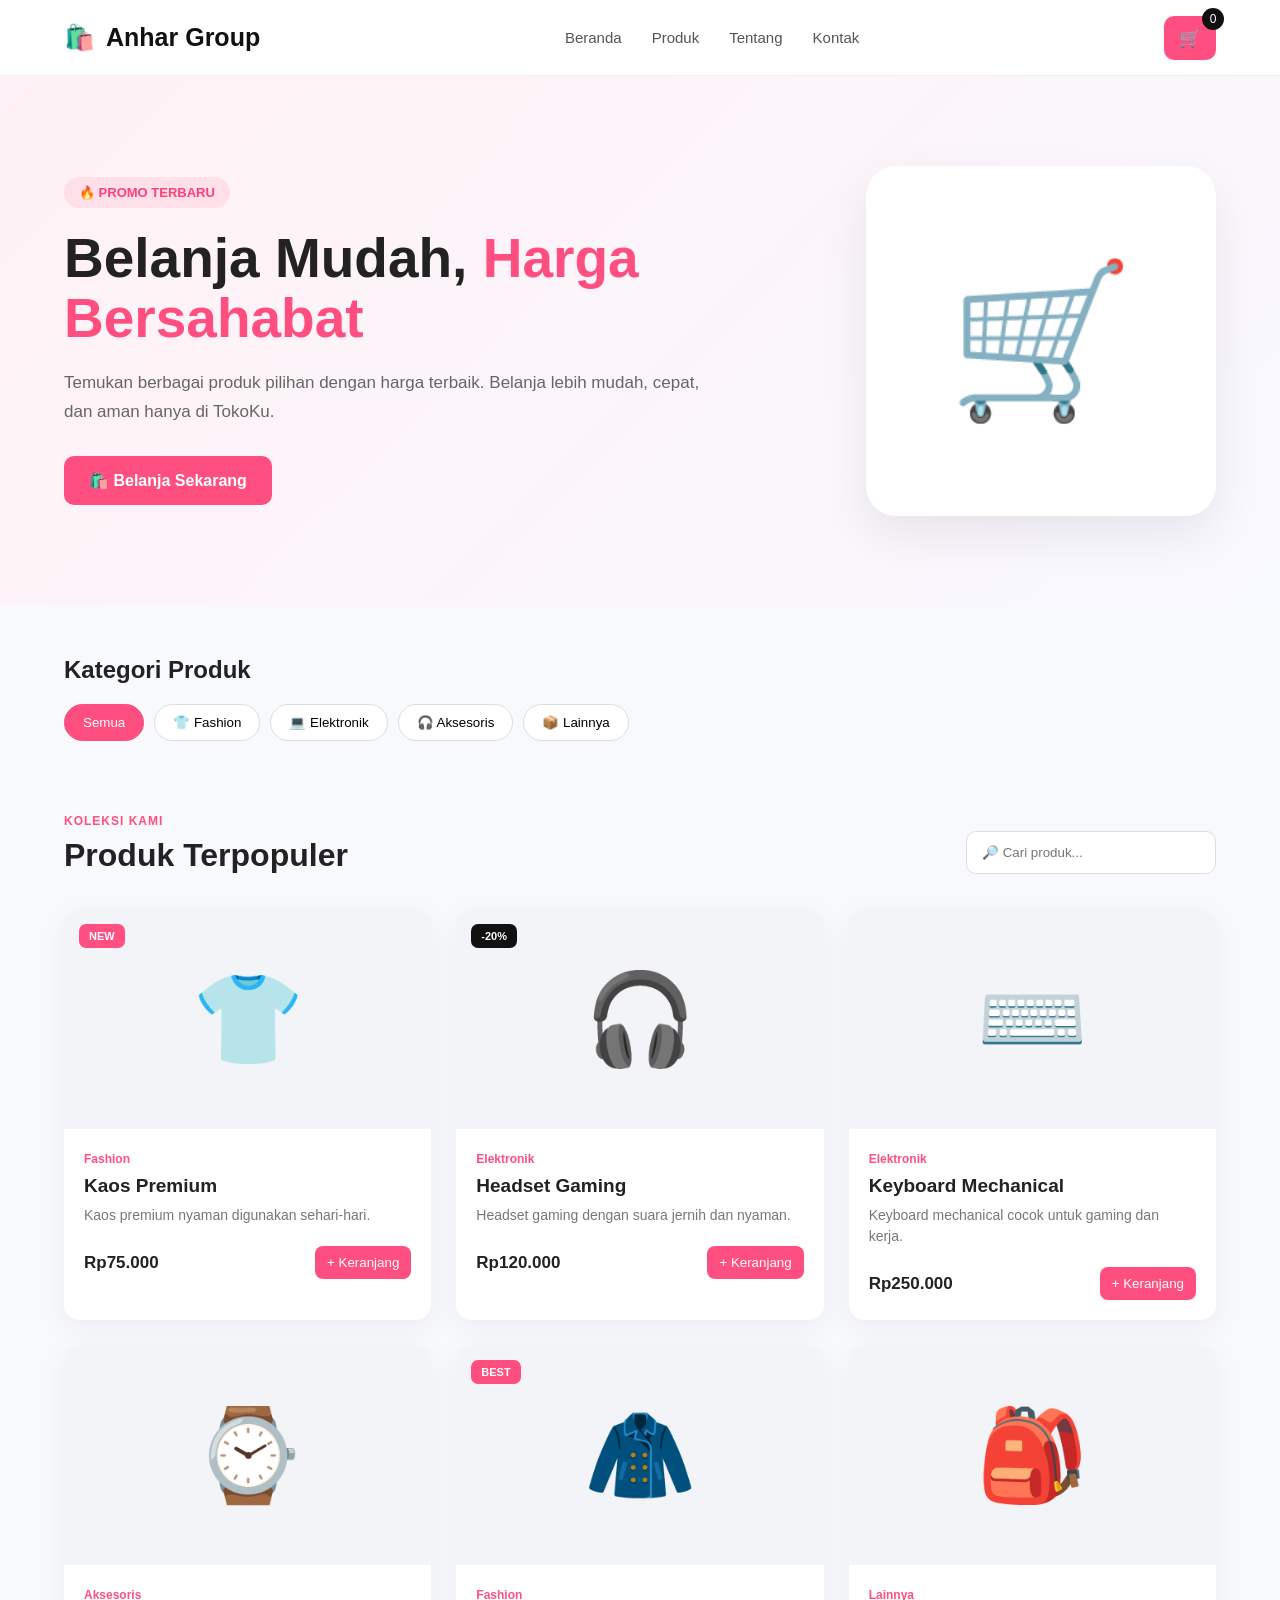
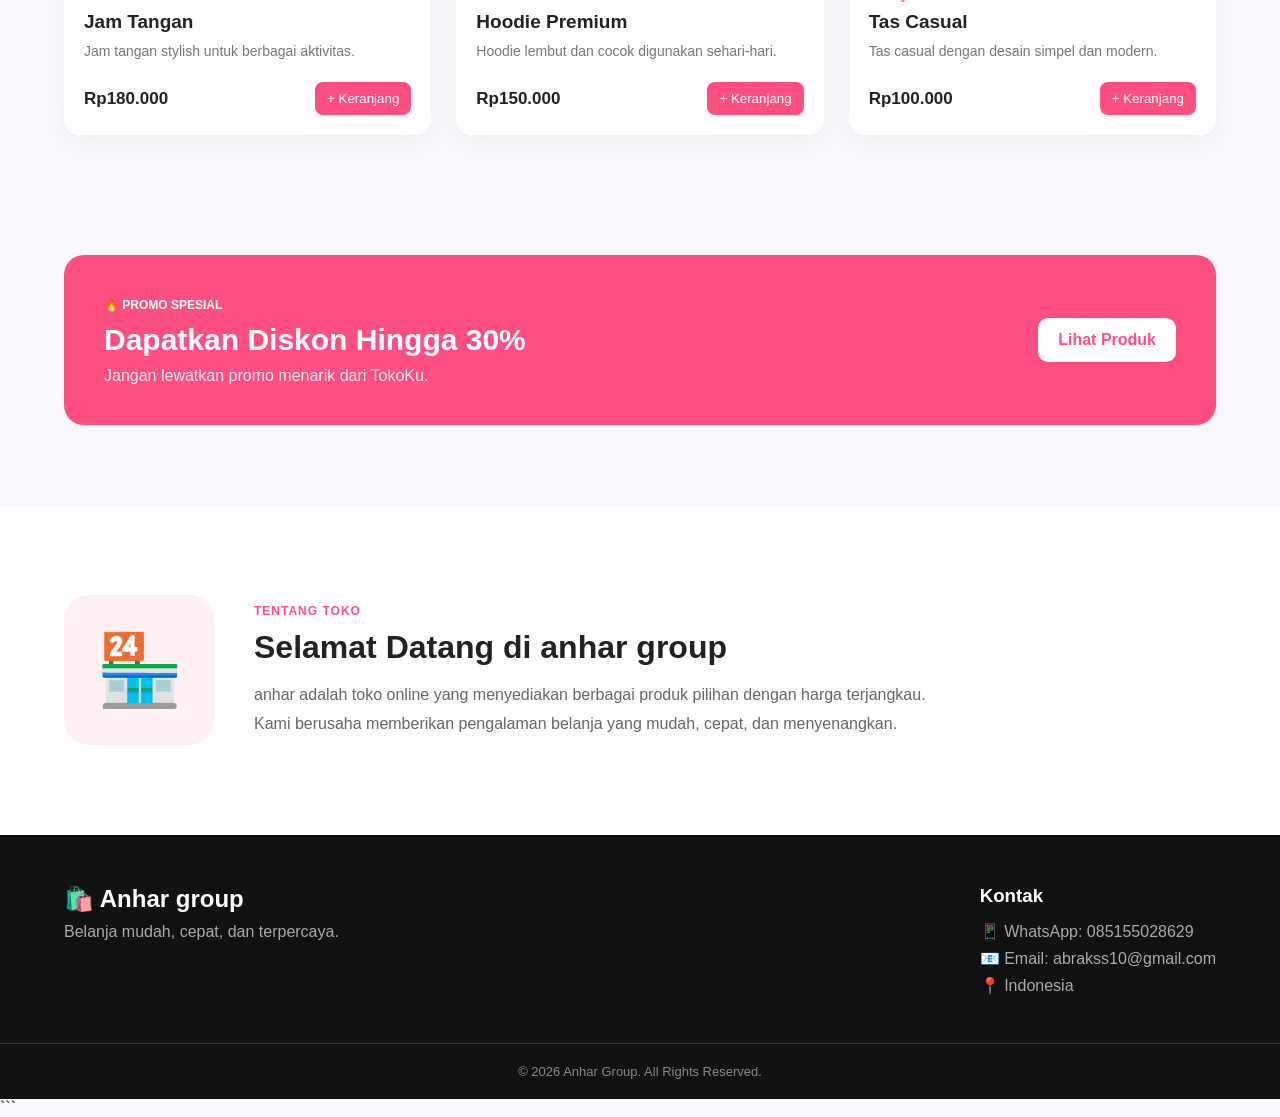
==== index.html @ c1207309 "Add files via upload" ====
<!DOCTYPE html>
<html lang="id">
<head>
    <meta charset="UTF-8">
    <meta name="viewport" content="width=device-width, initial-scale=1.0">

    <title>Anhar Group - Toko Online</title>

    <link rel="stylesheet" href="style.css">
</head>

<body>

    <!-- ================= HEADER ================= -->
    <header class="header">
        <div class="container navbar">

            <a href="#" class="logo">
                <span>🛍️</span> Anhar Group
            </a>

            <nav class="nav-menu">
                <a href="#beranda">Beranda</a>
                <a href="#produk">Produk</a>
                <a href="#tentang">Tentang</a>
                <a href="#kontak">Kontak</a>
            </nav>

            <button class="cart-button" onclick="bukaKeranjang()">
                🛒
                <span id="jumlahKeranjang">0</span>
            </button>

        </div>
    </header>


    <!-- ================= HERO ================= -->
    <section class="hero" id="beranda">

        <div class="container hero-content">

            <div class="hero-text">

                <span class="badge">🔥 PROMO TERBARU</span>

                <h1>
                    Belanja Mudah,
                    <span>Harga Bersahabat</span>
                </h1>

                <p>
                    Temukan berbagai produk pilihan dengan harga terbaik.
                    Belanja lebih mudah, cepat, dan aman hanya di TokoKu.
                </p>

                <a href="#produk" class="btn-primary">
                    🛍️ Belanja Sekarang
                </a>

            </div>

            <div class="hero-image">
                🛒
            </div>

        </div>

    </section>


    <!-- ================= KATEGORI ================= -->
    <section class="kategori">

        <div class="container">

            <h2>Kategori Produk</h2>

            <div class="kategori-list">

                <button onclick="filterProduk('semua')" class="kategori-btn active">
                    Semua
                </button>

                <button onclick="filterProduk('fashion')" class="kategori-btn">
                    👕 Fashion
                </button>

                <button onclick="filterProduk('elektronik')" class="kategori-btn">
                    💻 Elektronik
                </button>

                <button onclick="filterProduk('aksesoris')" class="kategori-btn">
                    🎧 Aksesoris
                </button>

                <button onclick="filterProduk('lainnya')" class="kategori-btn">
                    📦 Lainnya
                </button>

            </div>

        </div>

    </section>


    <!-- ================= PRODUK ================= -->
    <section class="produk-section" id="produk">

        <div class="container">

            <div class="section-header">

                <div>
                    <span class="small-title">KOLEKSI KAMI</span>
                    <h2>Produk Terpopuler</h2>
                </div>

                <div class="search-box">
                    <input
                        type="text"
                        id="searchInput"
                        placeholder="🔎 Cari produk..."
                        onkeyup="cariProduk()"
                    >
                </div>

            </div>


            <div class="produk-grid" id="produkContainer">

                <!-- Produk 1 -->
                <div class="produk-card"
                     data-kategori="fashion"
                     data-nama="Kaos Premium">

                    <div class="produk-image">
                        👕
                        <span class="label">NEW</span>
                    </div>

                    <div class="produk-info">

                        <span class="kategori-produk">Fashion</span>

                        <h3>Kaos Premium</h3>

                        <p class="deskripsi">
                            Kaos premium nyaman digunakan sehari-hari.
                        </p>

                        <div class="produk-bottom">

                            <strong>Rp75.000</strong>

                            <button onclick="tambahKeranjang(1)">
                                + Keranjang
                            </button>

                        </div>

                    </div>
                </div>


                <!-- Produk 2 -->
                <div class="produk-card"
                     data-kategori="elektronik"
                     data-nama="Headset Gaming">

                    <div class="produk-image">
                        🎧
                        <span class="label diskon">-20%</span>
                    </div>

                    <div class="produk-info">

                        <span class="kategori-produk">Elektronik</span>

                        <h3>Headset Gaming</h3>

                        <p class="deskripsi">
                            Headset gaming dengan suara jernih dan nyaman.
                        </p>

                        <div class="produk-bottom">

                            <strong>Rp120.000</strong>

                            <button onclick="tambahKeranjang(2)">
                                + Keranjang
                            </button>

                        </div>

                    </div>
                </div>


                <!-- Produk 3 -->
                <div class="produk-card"
                     data-kategori="elektronik"
                     data-nama="Keyboard Mechanical">

                    <div class="produk-image">
                        ⌨️
                    </div>

                    <div class="produk-info">

                        <span class="kategori-produk">Elektronik</span>

                        <h3>Keyboard Mechanical</h3>

                        <p class="deskripsi">
                            Keyboard mechanical cocok untuk gaming dan kerja.
                        </p>

                        <div class="produk-bottom">

                            <strong>Rp250.000</strong>

                            <button onclick="tambahKeranjang(3)">
                                + Keranjang
                            </button>

                        </div>

                    </div>
                </div>


                <!-- Produk 4 -->
                <div class="produk-card"
                     data-kategori="aksesoris"
                     data-nama="Jam Tangan">

                    <div class="produk-image">
                        ⌚
                    </div>

                    <div class="produk-info">

                        <span class="kategori-produk">Aksesoris</span>

                        <h3>Jam Tangan</h3>

                        <p class="deskripsi">
                            Jam tangan stylish untuk berbagai aktivitas.
                        </p>

                        <div class="produk-bottom">

                            <strong>Rp180.000</strong>

                            <button onclick="tambahKeranjang(4)">
                                + Keranjang
                            </button>

                        </div>

                    </div>
                </div>


                <!-- Produk 5 -->
                <div class="produk-card"
                     data-kategori="fashion"
                     data-nama="Hoodie Premium">

                    <div class="produk-image">
                        🧥
                        <span class="label">BEST</span>
                    </div>

                    <div class="produk-info">

                        <span class="kategori-produk">Fashion</span>

                        <h3>Hoodie Premium</h3>

                        <p class="deskripsi">
                            Hoodie lembut dan cocok digunakan sehari-hari.
                        </p>

                        <div class="produk-bottom">

                            <strong>Rp150.000</strong>

                            <button onclick="tambahKeranjang(5)">
                                + Keranjang
                            </button>

                        </div>

                    </div>
                </div>


                <!-- Produk 6 -->
                <div class="produk-card"
                     data-kategori="lainnya"
                     data-nama="Tas Casual">

                    <div class="produk-image">
                        🎒
                    </div>

                    <div class="produk-info">

                        <span class="kategori-produk">Lainnya</span>

                        <h3>Tas Casual</h3>

                        <p class="deskripsi">
                            Tas casual dengan desain simpel dan modern.
                        </p>

                        <div class="produk-bottom">

                            <strong>Rp100.000</strong>

                            <button onclick="tambahKeranjang(6)">
                                + Keranjang
                            </button>

                        </div>

                    </div>
                </div>

            </div>

        </div>

    </section>


    <!-- ================= PROMO ================= -->
    <section class="promo">

        <div class="container promo-box">

            <div>
                <span>🔥 PROMO SPESIAL</span>

                <h2>Dapatkan Diskon Hingga 30%</h2>

                <p>
                    Jangan lewatkan promo menarik dari TokoKu.
                </p>
            </div>

            <a href="#produk" class="btn-white">
                Lihat Produk
            </a>

        </div>

    </section>


    <!-- ================= TENTANG ================= -->
    <section class="tentang" id="tentang">

        <div class="container tentang-content">

            <div class="tentang-icon">
                🏪
            </div>

            <div>

                <span class="small-title">
                    TENTANG TOKO
                </span>

                <h2>Selamat Datang di anhar group</h2>

                <p>
                    anhar adalah toko online yang menyediakan berbagai
                    produk pilihan dengan harga terjangkau. Kami berusaha
                    memberikan pengalaman belanja yang mudah, cepat,
                    dan menyenangkan.
                </p>

            </div>

        </div>

    </section>


    <!-- ================= FOOTER ================= -->
    <footer id="kontak">

        <div class="container footer-content">

            <div>
                <h2>🛍️ Anhar group</h2>

                <p>
                    Belanja mudah, cepat, dan terpercaya.
                </p>
            </div>

            <div>
                <h3>Kontak</h3>

                <p>📱 WhatsApp: 085155028629</p>
                <p>📧 Email: abrakss10@gmail.com</p>
                <p>📍 Indonesia</p>
            </div>

        </div>

        <div class="copyright">
            © <span id="tahun"></span> Anhar Group. All Rights Reserved.
        </div>

    </footer>


    <!-- ================= MODAL KERANJANG ================= -->
    <div class="cart-modal" id="cartModal">

        <div class="cart-box">

            <div class="cart-header">

                <h2>🛒 Keranjang</h2>

                <button onclick="tutupKeranjang()">
                    ✕
                </button>

            </div>

            <div id="isiKeranjang" class="cart-content">
                <!-- Keranjang dibuat JavaScript -->
            </div>

            <div class="cart-footer">

                <div class="total">

                    <span>Total</span>

                    <strong id="totalHarga">
                        Rp0
                    </strong>

                </div>

                <button class="checkout-btn" onclick="checkoutWhatsApp()">
                    📲 Checkout WhatsApp
                </button>

            </div>

        </div>

    </div>


    <script src="script.js"></script>

</body>
</html>
```
---- style.css ----
/* =========================
   RESET
========================= */
* {
    margin: 0;
    padding: 0;
    box-sizing: border-box;
}

html {
    scroll-behavior: smooth;
}

body {
    font-family: Arial, Helvetica, sans-serif;
    background: #f8f9fc;
    color: #222;
}

a {
    text-decoration: none;
    color: inherit;
}

button {
    font-family: inherit;
    cursor: pointer;
}


/* =========================
   CONTAINER
========================= */

.container {
    width: 90%;
    max-width: 1200px;
    margin: auto;
}


/* =========================
   HEADER
========================= */

.header {
    background: white;
    border-bottom: 1px solid #eee;
    position: sticky;
    top: 0;
    z-index: 1000;
}

.navbar {
    height: 75px;
    display: flex;
    align-items: center;
    justify-content: space-between;
}

.logo {
    font-size: 25px;
    font-weight: bold;
    color: #111;
}

.logo span {
    margin-right: 5px;
}

.nav-menu {
    display: flex;
    gap: 30px;
}

.nav-menu a {
    font-size: 15px;
    color: #555;
    transition: 0.3s;
}

.nav-menu a:hover {
    color: #ff4f81;
}


/* =========================
   CART BUTTON
========================= */

.cart-button {
    border: none;
    background: #ff4f81;
    color: white;
    padding: 11px 15px;
    border-radius: 10px;
    font-size: 18px;
    position: relative;
}

#jumlahKeranjang {
    position: absolute;
    top: -8px;
    right: -8px;
    background: #111;
    color: white;
    width: 22px;
    height: 22px;
    border-radius: 50%;
    font-size: 12px;
    display: flex;
    justify-content: center;
    align-items: center;
}


/* =========================
   HERO
========================= */

.hero {
    background: linear-gradient(135deg, #fff1f5, #f8f9ff);
    padding: 90px 0;
}

.hero-content {
    display: flex;
    align-items: center;
    justify-content: space-between;
    gap: 50px;
}

.hero-text {
    max-width: 650px;
}

.badge {
    display: inline-block;
    background: #ffe0e9;
    color: #ff3f76;
    padding: 8px 15px;
    border-radius: 30px;
    font-size: 13px;
    font-weight: bold;
    margin-bottom: 20px;
}

.hero h1 {
    font-size: 55px;
    line-height: 1.1;
    margin-bottom: 20px;
}

.hero h1 span {
    color: #ff4f81;
}

.hero p {
    color: #666;
    font-size: 17px;
    line-height: 1.7;
    margin-bottom: 30px;
}

.btn-primary {
    display: inline-block;
    background: #ff4f81;
    color: white;
    padding: 15px 25px;
    border-radius: 10px;
    font-weight: bold;
    transition: 0.3s;
}

.btn-primary:hover {
    transform: translateY(-3px);
}

.hero-image {
    width: 350px;
    height: 350px;
    background: white;
    border-radius: 30px;
    display: flex;
    align-items: center;
    justify-content: center;
    font-size: 150px;
    box-shadow: 0 20px 50px rgba(0,0,0,0.08);
}


/* =========================
   KATEGORI
========================= */

.kategori {
    padding: 50px 0 20px;
}

.kategori h2 {
    margin-bottom: 20px;
}

.kategori-list {
    display: flex;
    gap: 10px;
    flex-wrap: wrap;
}

.kategori-btn {
    border: 1px solid #ddd;
    background: white;
    padding: 10px 18px;
    border-radius: 30px;
    transition: 0.3s;
}

.kategori-btn:hover,
.kategori-btn.active {
    background: #ff4f81;
    color: white;
    border-color: #ff4f81;
}


/* =========================
   PRODUK
========================= */

.produk-section {
    padding: 50px 0 90px;
}

.section-header {
    display: flex;
    justify-content: space-between;
    align-items: end;
    margin-bottom: 35px;
    gap: 20px;
}

.small-title {
    color: #ff4f81;
    font-size: 12px;
    font-weight: bold;
    letter-spacing: 1px;
}

.section-header h2 {
    font-size: 32px;
    margin-top: 8px;
}

.search-box input {
    width: 250px;
    padding: 13px 15px;
    border: 1px solid #ddd;
    border-radius: 10px;
    outline: none;
}

.search-box input:focus {
    border-color: #ff4f81;
}


/* =========================
   PRODUCT CARD
========================= */

.produk-grid {
    display: grid;
    grid-template-columns: repeat(3, 1fr);
    gap: 25px;
}

.produk-card {
    background: white;
    border-radius: 15px;
    overflow: hidden;
    box-shadow: 0 8px 30px rgba(0,0,0,0.05);
    transition: 0.3s;
}

.produk-card:hover {
    transform: translateY(-6px);
    box-shadow: 0 15px 35px rgba(0,0,0,0.1);
}

.produk-image {
    height: 220px;
    background: #f3f4f8;
    display: flex;
    justify-content: center;
    align-items: center;
    font-size: 90px;
    position: relative;
}

.label {
    position: absolute;
    top: 15px;
    left: 15px;
    background: #ff4f81;
    color: white;
    padding: 6px 10px;
    border-radius: 7px;
    font-size: 11px;
    font-weight: bold;
}

.label.diskon {
    background: #111;
}

.produk-info {
    padding: 20px;
}

.kategori-produk {
    color: #ff4f81;
    font-size: 12px;
    font-weight: bold;
}

.produk-info h3 {
    margin: 8px 0;
    font-size: 19px;
}

.deskripsi {
    color: #777;
    font-size: 14px;
    line-height: 1.5;
    margin-bottom: 20px;
}

.produk-bottom {
    display: flex;
    align-items: center;
    justify-content: space-between;
    gap: 10px;
}

.produk-bottom strong {
    font-size: 17px;
}

.produk-bottom button {
    background: #ff4f81;
    color: white;
    border: none;
    padding: 9px 12px;
    border-radius: 8px;
}


/* =========================
   PROMO
========================= */

.promo {
    padding: 30px 0 80px;
}

.promo-box {
    background: #ff4f81;
    color: white;
    border-radius: 20px;
    padding: 40px;
    display: flex;
    justify-content: space-between;
    align-items: center;
}

.promo-box span {
    font-size: 12px;
    font-weight: bold;
}

.promo-box h2 {
    font-size: 30px;
    margin: 10px 0;
}

.promo-box p {
    opacity: 0.9;
}

.btn-white {
    background: white;
    color: #ff4f81;
    padding: 13px 20px;
    border-radius: 10px;
    font-weight: bold;
}


/* =========================
   TENTANG
========================= */

.tentang {
    background: white;
    padding: 90px 0;
}

.tentang-content {
    display: flex;
    align-items: center;
    gap: 40px;
}

.tentang-icon {
    min-width: 150px;
    height: 150px;
    background: #fff0f4;
    border-radius: 25px;
    display: flex;
    align-items: center;
    justify-content: center;
    font-size: 70px;
}

.tentang h2 {
    margin: 10px 0 15px;
    font-size: 32px;
}

.tentang p {
    color: #666;
    line-height: 1.8;
    max-width: 700px;
}


/* =========================
   FOOTER
========================= */

footer {
    background: #111;
    color: white;
    padding-top: 50px;
}

.footer-content {
    display: flex;
    justify-content: space-between;
    gap: 40px;
    padding-bottom: 40px;
}

.footer-content h2 {
    margin-bottom: 10px;
}

.footer-content h3 {
    margin-bottom: 15px;
}

.footer-content p {
    color: #aaa;
    margin: 8px 0;
}

.copyright {
    border-top: 1px solid #333;
    text-align: center;
    padding: 20px;
    color: #888;
    font-size: 13px;
}


/* =========================
   CART MODAL
========================= */

.cart-modal {
    position: fixed;
    inset: 0;
    background: rgba(0,0,0,0.55);
    display: none;
    justify-content: flex-end;
    z-index: 2000;
}

.cart-modal.show {
    display: flex;
}

.cart-box {
    background: white;
    width: 420px;
    height: 100%;
    padding: 25px;
    display: flex;
    flex-direction: column;
}

.cart-header {
    display: flex;
    justify-content: space-between;
    align-items: center;
    border-bottom: 1px solid #eee;
    padding-bottom: 20px;
}

.cart-header button {
    border: none;
    background: #f1f1f1;
    width: 35px;
    height: 35px;
    border-radius: 50%;
}

.cart-content {
    flex: 1;
    overflow-y: auto;
    padding: 20px 0;
}

.cart-item {
    display: flex;
    justify-content: space-between;
    align-items: center;
    gap: 10px;
    padding: 15px 0;
    border-bottom: 1px solid #eee;
}

.cart-item h4 {
    margin-bottom: 5px;
}

.cart-item p {
    font-size: 13px;
    color: #777;
}

.qty {
    display: flex;
    align-items: center;
    gap: 8px;
}

.qty button {
    width: 28px;
    height: 28px;
    border: none;
    background: #eee;
    border-radius: 5px;
}

.cart-footer {
    border-top: 1px solid #eee;
    padding-top: 20px;
}

.total {
    display: flex;
    justify-content: space-between;
    margin-bottom: 15px;
    font-size: 18px;
}

.checkout-btn {
    width: 100%;
    background: #25d366;
    border: none;
    color: white;
    padding: 15px;
    border-radius: 10px;
    font-weight: bold;
    font-size: 15px;
}

.empty-cart {
    text-align: center;
    color: #888;
    padding: 50px 10px;
}


/* =========================
   RESPONSIVE
========================= */

@media (max-width: 900px) {

    .hero-content {
        flex-direction: column;
        text-align: center;
    }

    .hero h1 {
        font-size: 42px;
    }

    .produk-grid {
        grid-template-columns: repeat(2, 1fr);
    }

    .section-header {
        align-items: stretch;
        flex-direction: column;
    }

    .search-box input {
        width: 100%;
    }

}


@media (max-width: 600px) {

    .navbar {
        height: auto;
        padding: 15px 0;
        flex-wrap: wrap;
        gap: 15px;
    }

    .nav-menu {
        order: 3;
        width: 100%;
        justify-content: center;
        gap: 15px;
    }

    .hero {
        padding: 60px 0;
    }

    .hero h1 {
        font-size: 35px;
    }

    .hero-image {
        width: 250px;
        height: 250px;
        font-size: 100px;
    }

    .produk-grid {
        grid-template-columns: 1fr;
    }

    .promo-box {
        flex-direction: column;
        text-align: center;
        gap: 25px;
    }

    .tentang-content {
        flex-direction: column;
        text-align: center;
    }

    .footer-content {
        flex-direction: column;
    }

    .cart-box {
        width: 100%;
    }

}
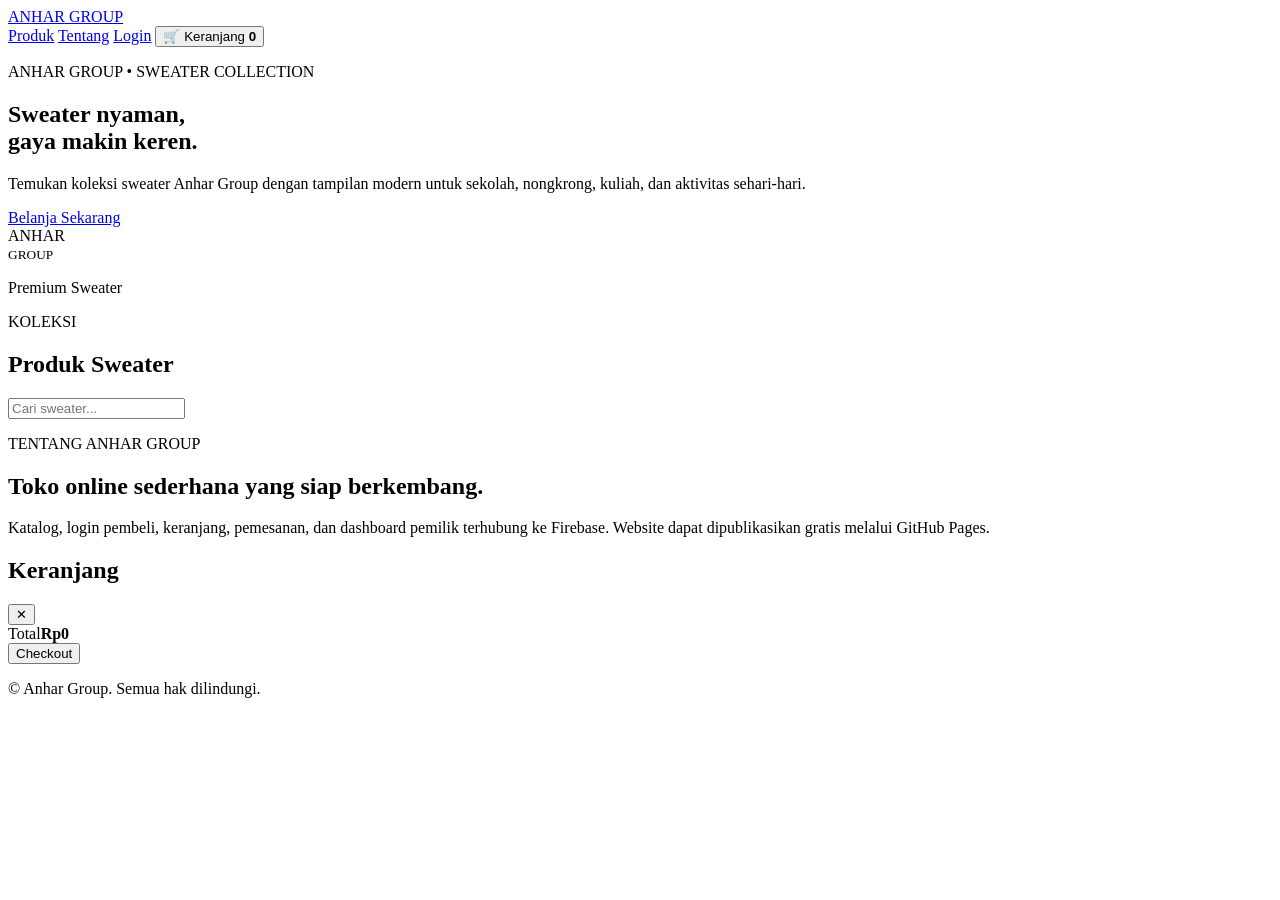
==== commit cf54cc95: "Add files via upload" ====
--- a/index.html
+++ b/index.html
@@ -1,472 +1,59 @@
-<!DOCTYPE html>
-<html lang="id">
-<head>
-    <meta charset="UTF-8">
-    <meta name="viewport" content="width=device-width, initial-scale=1.0">
-
-    <title>Anhar Group - Toko Online</title>
-
-    <link rel="stylesheet" href="style.css">
-</head>
-
-<body>
-
-    <!-- ================= HEADER ================= -->
-    <header class="header">
-        <div class="container navbar">
-
-            <a href="#" class="logo">
-                <span>🛍️</span> Anhar Group
-            </a>
-
-            <nav class="nav-menu">
-                <a href="#beranda">Beranda</a>
-                <a href="#produk">Produk</a>
-                <a href="#tentang">Tentang</a>
-                <a href="#kontak">Kontak</a>
-            </nav>
-
-            <button class="cart-button" onclick="bukaKeranjang()">
-                🛒
-                <span id="jumlahKeranjang">0</span>
-            </button>
-
-        </div>
-    </header>
-
-
-    <!-- ================= HERO ================= -->
-    <section class="hero" id="beranda">
-
-        <div class="container hero-content">
-
-            <div class="hero-text">
-
-                <span class="badge">🔥 PROMO TERBARU</span>
-
-                <h1>
-                    Belanja Mudah,
-                    <span>Harga Bersahabat</span>
-                </h1>
-
-                <p>
-                    Temukan berbagai produk pilihan dengan harga terbaik.
-                    Belanja lebih mudah, cepat, dan aman hanya di TokoKu.
-                </p>
-
-                <a href="#produk" class="btn-primary">
-                    🛍️ Belanja Sekarang
-                </a>
-
-            </div>
-
-            <div class="hero-image">
-                🛒
-            </div>
-
-        </div>
-
-    </section>
-
-
-    <!-- ================= KATEGORI ================= -->
-    <section class="kategori">
-
-        <div class="container">
-
-            <h2>Kategori Produk</h2>
-
-            <div class="kategori-list">
-
-                <button onclick="filterProduk('semua')" class="kategori-btn active">
-                    Semua
-                </button>
-
-                <button onclick="filterProduk('fashion')" class="kategori-btn">
-                    👕 Fashion
-                </button>
-
-                <button onclick="filterProduk('elektronik')" class="kategori-btn">
-                    💻 Elektronik
-                </button>
-
-                <button onclick="filterProduk('aksesoris')" class="kategori-btn">
-                    🎧 Aksesoris
-                </button>
-
-                <button onclick="filterProduk('lainnya')" class="kategori-btn">
-                    📦 Lainnya
-                </button>
-
-            </div>
-
-        </div>
-
-    </section>
-
-
-    <!-- ================= PRODUK ================= -->
-    <section class="produk-section" id="produk">
-
-        <div class="container">
-
-            <div class="section-header">
-
-                <div>
-                    <span class="small-title">KOLEKSI KAMI</span>
-                    <h2>Produk Terpopuler</h2>
-                </div>
-
-                <div class="search-box">
-                    <input
-                        type="text"
-                        id="searchInput"
-                        placeholder="🔎 Cari produk..."
-                        onkeyup="cariProduk()"
-                    >
-                </div>
-
-            </div>
-
-
-            <div class="produk-grid" id="produkContainer">
-
-                <!-- Produk 1 -->
-                <div class="produk-card"
-                     data-kategori="fashion"
-                     data-nama="Kaos Premium">
-
-                    <div class="produk-image">
-                        👕
-                        <span class="label">NEW</span>
-                    </div>
-
-                    <div class="produk-info">
-
-                        <span class="kategori-produk">Fashion</span>
-
-                        <h3>Kaos Premium</h3>
-
-                        <p class="deskripsi">
-                            Kaos premium nyaman digunakan sehari-hari.
-                        </p>
-
-                        <div class="produk-bottom">
-
-                            <strong>Rp75.000</strong>
-
-                            <button onclick="tambahKeranjang(1)">
-                                + Keranjang
-                            </button>
-
-                        </div>
-
-                    </div>
-                </div>
-
-
-                <!-- Produk 2 -->
-                <div class="produk-card"
-                     data-kategori="elektronik"
-                     data-nama="Headset Gaming">
-
-                    <div class="produk-image">
-                        🎧
-                        <span class="label diskon">-20%</span>
-                    </div>
-
-                    <div class="produk-info">
-
-                        <span class="kategori-produk">Elektronik</span>
-
-                        <h3>Headset Gaming</h3>
-
-                        <p class="deskripsi">
-                            Headset gaming dengan suara jernih dan nyaman.
-                        </p>
-
-                        <div class="produk-bottom">
-
-                            <strong>Rp120.000</strong>
-
-                            <button onclick="tambahKeranjang(2)">
-                                + Keranjang
-                            </button>
-
-                        </div>
-
-                    </div>
-                </div>
-
-
-                <!-- Produk 3 -->
-                <div class="produk-card"
-                     data-kategori="elektronik"
-                     data-nama="Keyboard Mechanical">
-
-                    <div class="produk-image">
-                        ⌨️
-                    </div>
-
-                    <div class="produk-info">
-
-                        <span class="kategori-produk">Elektronik</span>
-
-                        <h3>Keyboard Mechanical</h3>
-
-                        <p class="deskripsi">
-                            Keyboard mechanical cocok untuk gaming dan kerja.
-                        </p>
-
-                        <div class="produk-bottom">
-
-                            <strong>Rp250.000</strong>
-
-                            <button onclick="tambahKeranjang(3)">
-                                + Keranjang
-                            </button>
-
-                        </div>
-
-                    </div>
-                </div>
-
-
-                <!-- Produk 4 -->
-                <div class="produk-card"
-                     data-kategori="aksesoris"
-                     data-nama="Jam Tangan">
-
-                    <div class="produk-image">
-                        ⌚
-                    </div>
-
-                    <div class="produk-info">
-
-                        <span class="kategori-produk">Aksesoris</span>
-
-                        <h3>Jam Tangan</h3>
-
-                        <p class="deskripsi">
-                            Jam tangan stylish untuk berbagai aktivitas.
-                        </p>
-
-                        <div class="produk-bottom">
-
-                            <strong>Rp180.000</strong>
-
-                            <button onclick="tambahKeranjang(4)">
-                                + Keranjang
-                            </button>
-
-                        </div>
-
-                    </div>
-                </div>
-
-
-                <!-- Produk 5 -->
-                <div class="produk-card"
-                     data-kategori="fashion"
-                     data-nama="Hoodie Premium">
-
-                    <div class="produk-image">
-                        🧥
-                        <span class="label">BEST</span>
-                    </div>
-
-                    <div class="produk-info">
-
-                        <span class="kategori-produk">Fashion</span>
-
-                        <h3>Hoodie Premium</h3>
-
-                        <p class="deskripsi">
-                            Hoodie lembut dan cocok digunakan sehari-hari.
-                        </p>
-
-                        <div class="produk-bottom">
-
-                            <strong>Rp150.000</strong>
-
-                            <button onclick="tambahKeranjang(5)">
-                                + Keranjang
-                            </button>
-
-                        </div>
-
-                    </div>
-                </div>
-
-
-                <!-- Produk 6 -->
-                <div class="produk-card"
-                     data-kategori="lainnya"
-                     data-nama="Tas Casual">
-
-                    <div class="produk-image">
-                        🎒
-                    </div>
-
-                    <div class="produk-info">
-
-                        <span class="kategori-produk">Lainnya</span>
-
-                        <h3>Tas Casual</h3>
-
-                        <p class="deskripsi">
-                            Tas casual dengan desain simpel dan modern.
-                        </p>
-
-                        <div class="produk-bottom">
-
-                            <strong>Rp100.000</strong>
-
-                            <button onclick="tambahKeranjang(6)">
-                                + Keranjang
-                            </button>
-
-                        </div>
-
-                    </div>
-                </div>
-
-            </div>
-
-        </div>
-
-    </section>
-
-
-    <!-- ================= PROMO ================= -->
-    <section class="promo">
-
-        <div class="container promo-box">
-
-            <div>
-                <span>🔥 PROMO SPESIAL</span>
-
-                <h2>Dapatkan Diskon Hingga 30%</h2>
-
-                <p>
-                    Jangan lewatkan promo menarik dari TokoKu.
-                </p>
-            </div>
-
-            <a href="#produk" class="btn-white">
-                Lihat Produk
-            </a>
-
-        </div>
-
-    </section>
-
-
-    <!-- ================= TENTANG ================= -->
-    <section class="tentang" id="tentang">
-
-        <div class="container tentang-content">
-
-            <div class="tentang-icon">
-                🏪
-            </div>
-
-            <div>
-
-                <span class="small-title">
-                    TENTANG TOKO
-                </span>
-
-                <h2>Selamat Datang di anhar group</h2>
-
-                <p>
-                    anhar adalah toko online yang menyediakan berbagai
-                    produk pilihan dengan harga terjangkau. Kami berusaha
-                    memberikan pengalaman belanja yang mudah, cepat,
-                    dan menyenangkan.
-                </p>
-
-            </div>
-
-        </div>
-
-    </section>
-
-
-    <!-- ================= FOOTER ================= -->
-    <footer id="kontak">
-
-        <div class="container footer-content">
-
-            <div>
-                <h2>🛍️ Anhar group</h2>
-
-                <p>
-                    Belanja mudah, cepat, dan terpercaya.
-                </p>
-            </div>
-
-            <div>
-                <h3>Kontak</h3>
-
-                <p>📱 WhatsApp: 085155028629</p>
-                <p>📧 Email: abrakss10@gmail.com</p>
-                <p>📍 Indonesia</p>
-            </div>
-
-        </div>
-
-        <div class="copyright">
-            © <span id="tahun"></span> Anhar Group. All Rights Reserved.
-        </div>
-
-    </footer>
-
-
-    <!-- ================= MODAL KERANJANG ================= -->
-    <div class="cart-modal" id="cartModal">
-
-        <div class="cart-box">
-
-            <div class="cart-header">
-
-                <h2>🛒 Keranjang</h2>
-
-                <button onclick="tutupKeranjang()">
-                    ✕
-                </button>
-
-            </div>
-
-            <div id="isiKeranjang" class="cart-content">
-                <!-- Keranjang dibuat JavaScript -->
-            </div>
-
-            <div class="cart-footer">
-
-                <div class="total">
-
-                    <span>Total</span>
-
-                    <strong id="totalHarga">
-                        Rp0
-                    </strong>
-
-                </div>
-
-                <button class="checkout-btn" onclick="checkoutWhatsApp()">
-                    📲 Checkout WhatsApp
-                </button>
-
-            </div>
-
-        </div>
-
-    </div>
-
-
-    <script src="script.js"></script>
-
-</body>
-</html>
-```
+<!DOCTYPE html>
+<html lang="id">
+<head>
+  <meta charset="UTF-8">
+  <meta name="viewport" content="width=device-width, initial-scale=1.0">
+  <title>Anhar Group | Toko Sweater Online</title>
+  <link rel="stylesheet" href="css/style.css">
+</head>
+<body>
+<header class="topbar">
+  <a class="brand" href="index.html"><span>ANHAR</span> GROUP</a>
+  <nav>
+    <a href="#produk">Produk</a>
+    <a href="#tentang">Tentang</a>
+    <a href="login.html" id="loginLink">Login</a>
+    <button class="cart-btn" id="cartBtn">🛒 Keranjang <b id="cartCount">0</b></button>
+  </nav>
+</header>
+
+<section class="hero">
+  <div>
+    <p class="eyebrow">ANHAR GROUP • SWEATER COLLECTION</p>
+    <h1>Sweater nyaman,<br><span>gaya makin keren.</span></h1>
+    <p class="hero-text">Temukan koleksi sweater Anhar Group dengan tampilan modern untuk sekolah, nongkrong, kuliah, dan aktivitas sehari-hari.</p>
+    <a href="#produk" class="primary">Belanja Sekarang</a>
+  </div>
+  <div class="hero-card">
+    <div class="hoodie-art">ANHAR<br><small>GROUP</small></div>
+    <p>Premium Sweater</p>
+  </div>
+</section>
+
+<section id="produk" class="section">
+  <div class="section-head">
+    <div><p class="eyebrow">KOLEKSI</p><h2>Produk Sweater</h2></div>
+    <input id="search" class="search" type="search" placeholder="Cari sweater...">
+  </div>
+  <div id="productGrid" class="product-grid"></div>
+</section>
+
+<section id="tentang" class="about">
+  <div><p class="eyebrow">TENTANG ANHAR GROUP</p><h2>Toko online sederhana yang siap berkembang.</h2></div>
+  <p>Katalog, login pembeli, keranjang, pemesanan, dan dashboard pemilik terhubung ke Firebase. Website dapat dipublikasikan gratis melalui GitHub Pages.</p>
+</section>
+
+<div id="cartPanel" class="drawer">
+  <div class="drawer-box">
+    <div class="drawer-head"><h2>Keranjang</h2><button id="closeCart">✕</button></div>
+    <div id="cartItems"></div>
+    <div class="total"><span>Total</span><strong id="cartTotal">Rp0</strong></div>
+    <button id="checkoutBtn" class="primary full">Checkout</button>
+    <p id="checkoutInfo" class="muted"></p>
+  </div>
+</div>
+
+<footer>© <span id="year"></span> Anhar Group. Semua hak dilindungi.</footer>
+<script type="module" src="js/app.js"></script>
+</body>
+</html>
